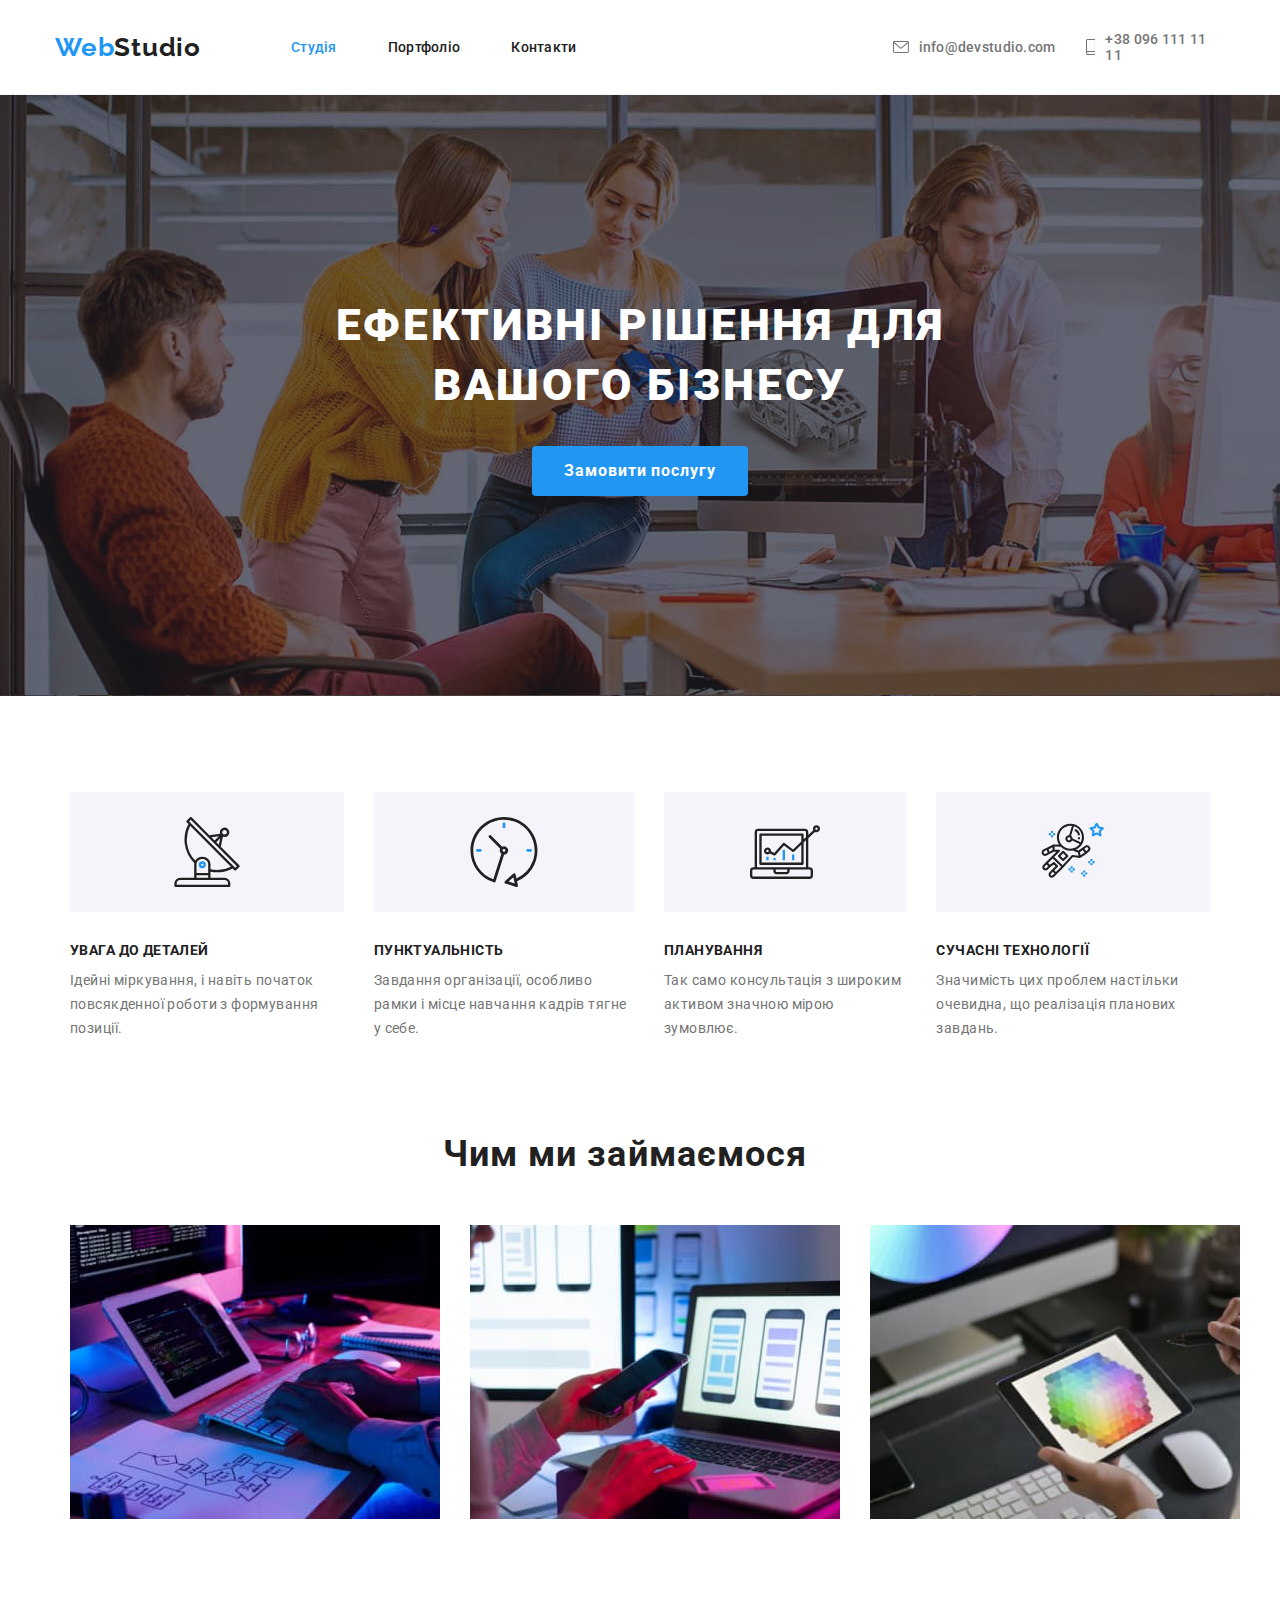
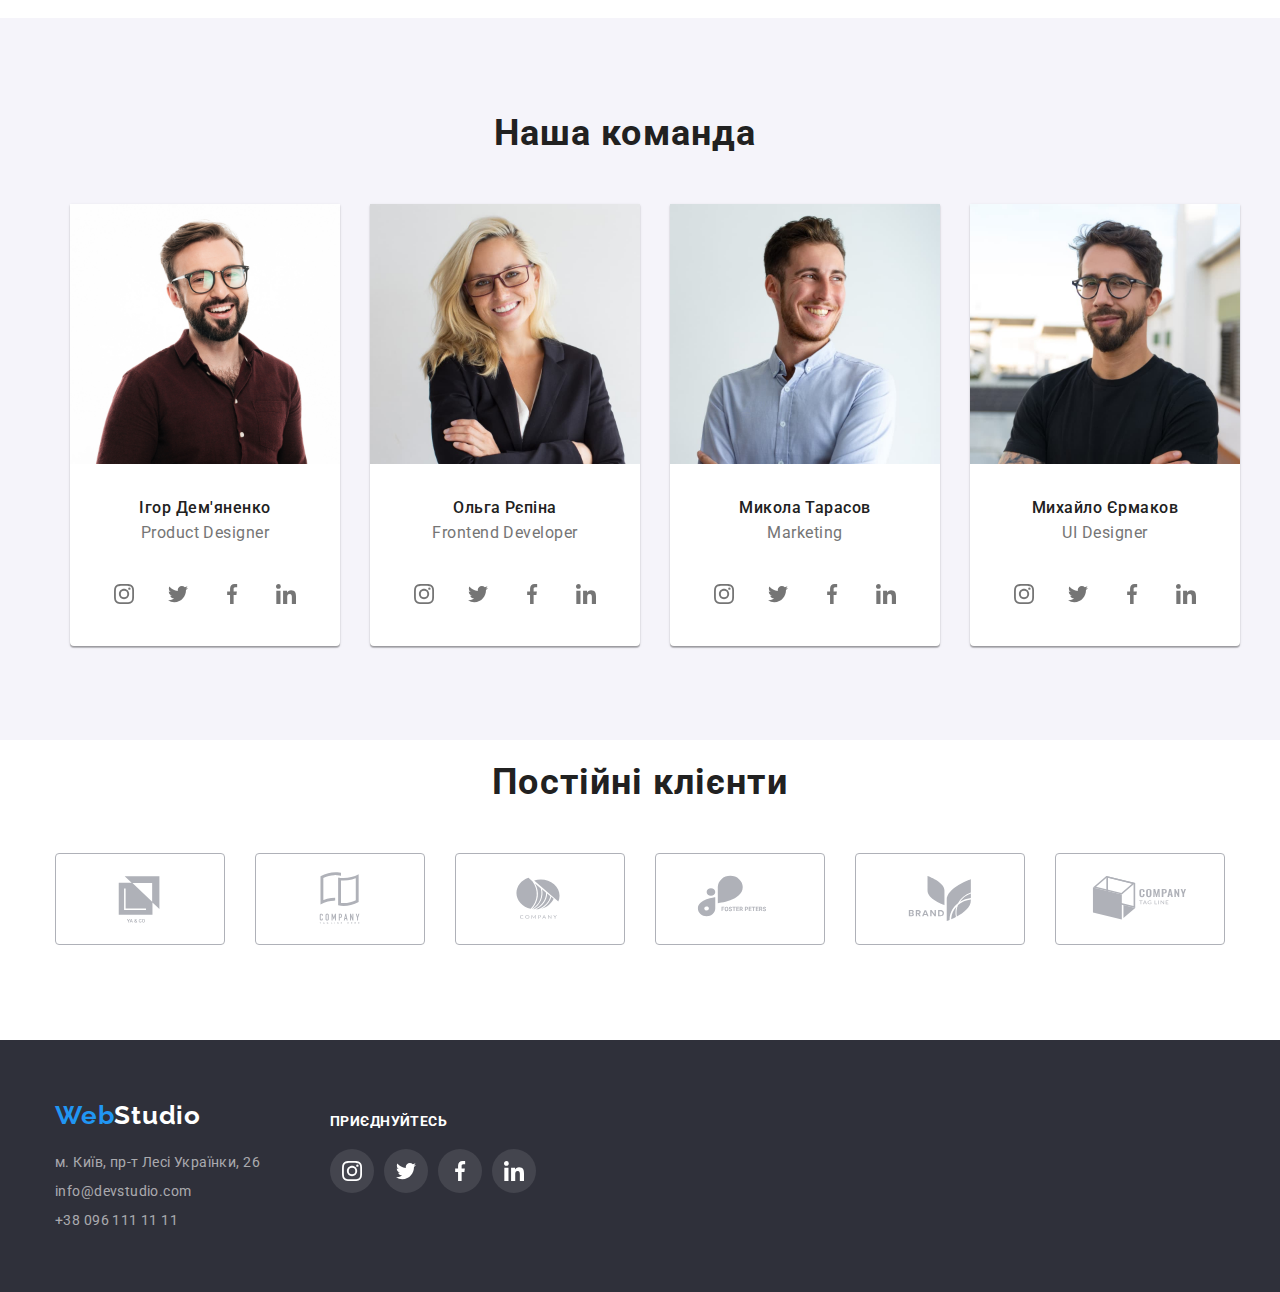
==== index.html @ 14c7fecf "firsttry" ====
<!DOCTYPE html>
<html lang="uk">
  <head>
    <meta charset="UTF-8" />
    <meta http-equiv="X-UA-Compatible" content="IE=edge" />
    <meta name="viewport" content="width=device-width, initial-scale=1.0" />
    <title>Web Studio</title>
    <link rel="preconnect" href="https://fonts.googleapis.com" />
    <link rel="preconnect" href="https://fonts.gstatic.com" crossorigin />
    <link
      href="https://fonts.googleapis.com/css2?family=Raleway:wght@700&family=Roboto:wght@400;500;700;900&display=swap"
      rel="stylesheet"
    />
    <link
      rel="stylesheet"
      href="https://cdnjs.cloudflare.com/ajax/libs/modern-normalize/1.1.0/modern-normalize.css"
    />
    <link rel="stylesheet" href="./css/style.css" />
  </head>
  <body>
    <header class="header-page">
      <div class="conteiner">
        <div class="header-container">
          <a class="link logo" href="./index.html"
            >Web<span class="right-half-head">Studio</span></a
          >
          <div class="header-nav-div">
            <nav class="header-nav">
              <ul class="header-href-ul list">
                <li class="header-href-list">
                  <a
                    class="link header-href-list-a list-active-link"
                    href="./index.html"
                    >Студія</a
                  >
                </li>
                <li class="header-href-list">
                  <a class="link header-href-list-a" href="./portfolio.html"
                    >Портфоліо</a
                  >
                </li>
                <li class="header-href-list">
                  <a class="link header-href-list-a" href="#address"
                    >Контакти</a
                  >
                </li>
              </ul>
            </nav>
          </div>

          <div class="header-adress-div">
            <ul class="header-adress-ul list">
              <li class="header-adress-list">
                <a
                  class="link header-adress-list-a"
                  href="mailto:info@devstudio.com">
                  <svg class=" social-icon-link email-item header-svg-item" width="16" height="12">
                    <use href="./images/icons.svg#icon-envelope-hover" ></use>
                  </svg><span>info@devstudio.com</span></a>
              </li>
              <li class="header-adress-list">
                <a class="link header-adress-list-a" href="tel:+380961111111"
                  ><svg class=" social-icon-link phone-item header-svg-item" width="10" height="16">
                    <use href="./images/icons.svg#icon-smartphone" ></use>
                  </svg><span> +38 096 111 11 11</span></a>
              </li>
            </ul>
          </div>
        </div>
      </div>
    </header>

    <main>
      <section class="title">
        <div class="conteiner">
         
            <h1 class="main-title">Ефективні рішення для вашого бізнесу</h1>
         
            <button class="title-button button" type="button">
              Замовити послугу
            </button>
        </div>
         
      </section>
      <section class="second">
        <div class="conteiner">
          
            <ul class="list second-list">
              <li class="second-list-item">
                <div class="svg-over-title">
                  <svg class="svg-icon-second-list" width="70" height="70">
                    <use href="./images/icons.svg#icon-antenna-1"></use>
                  </svg>
                </div>
                <h3 class="second-list-title">УВАГА ДО ДЕТАЛЕЙ</h3>
                <p class="second-list-undertitle">
                  Ідейні міркування, і навіть початок повсякденної роботи з
                  формування позиції.
                </p>
              </li>
              <li class="second-list-item">
                <div class="svg-over-title">
                  <svg class="svg-icon-second-list"  width="70" height="70">
                    <use href="./images/icons.svg#icon-clock-1"></use>
                  </svg>
                </div>
                <h3 class="h3 second-list-title">ПУНКТУАЛЬНІСТЬ</h3>
                <p class="second-list-undertitle">
                  Завдання організації, особливо рамки і місце навчання кадрів
                  тягне у себе.
                </p>
              </li>
              <li class="second-list-item">
                <div class="svg-over-title">
                  <svg class="svg-icon-second-list"  width="70" height="70">
                    <use href="./images/icons.svg#icon-diagram-1"></use>
                  </svg>
                </div>
                <h3 class="h3 second-list-title">ПЛАНУВАННЯ</h3>
                <p class="second-list-undertitle">
                  Так само консультація з широким активом значною мірою
                  зумовлює.
                </p>
              </li>
              <li class="second-list-item">
                <div class="svg-over-title">
                  <svg class="svg-icon-second-list"  width="70" height="70">
                    <use href="./images/icons.svg#icon-astronaut-1"></use>
                  </svg>
                </div>
                <h3 class="h3 second-list-title">СУЧАСНІ ТЕХНОЛОГІЇ</h3>
                <p class="second-list-undertitle">
                  Значимість цих проблем настільки очевидна, що реалізація
                  планових завдань.
                </p>
              </li>
            </ul>
        
        </div>
      </section>
      <section class="ourwork">
        <div class="conteiner">
            <h2 class="ourwork-title title-h2">Чим ми займаємося</h2>
            <ul class="list third-list">
              <li class="third-list-item">
                <img
                  class="img thir-list-img"
                  src="./images/first.jpg"
                  alt="sorry("
                  width="370"
                />
              </li>
              <li class="third-list-item">
                <img
                  class="img thir-list-img"
                  src="./images/second.jpg"
                  alt="sorry("
                  width="370"
                />
              </li>
              <li class="third-list-item">
                <img
                  class="img thir-list-img"
                  src="./images/third.jpg"
                  alt="sorry("
                  width="370"
                />
              </li>
            </ul>

        </div>
      </section>
      <section class="ourteam">
          <div class="conteiner">
          
              <h2 class="ourteam-title title-h2">Наша команда</h2>
              <ul class="list ourteam-list">
                <li class="ourteam-list-item">
                  <img
                    class="ourteam-list-img"
                    src="./images/firstguy.jpg"
                    alt="some touter"
                    width="270"
                  />
                  <div class="underimg-div">
                    <h3 class="ourteam-list-title">Ігор Дем'яненко</h3>
                    <p class="ourteam-list-undertitle">Product Designer</p>
                  </div>
                  <ul class="list social-icons">
                    <li class="social-item"><a href="" class="link social-link"><svg class="social-icon-link" width="20" height="20">
                      <use href="./images/icons.svg#icon-instagram-2-2" ></use>
                    </svg></a></li>
                    <li class="social-item"><a href="" class="link social-link"><svg class="social-icon-link" width="20" height="20">
                      <use href="./images/icons.svg#icon-twitter-1-2" ></use>
                    </svg></a></li>
                    <li class="social-item"><a href="" class="link social-link"><svg class="social-icon-link" width="20" height="20">
                      <use href="./images/icons.svg#icon-facebook-1-1" ></use>
                    </svg></a></li>
                    <li class="social-item"><a href="" class="link social-link"><svg class="social-icon-link" width="20" height="20">
                      <use href="./images/icons.svg#icon-linkedin-1-1" ></use>
                    </svg></a></li>
                  </ul>
                </li>
                <li class="ourteam-list-item">
                  <img
                    class="ourteam-list-img"
                    src="./images/secondguy.jpg"
                    alt="some touter"
                    width="270"
                  />
                  <div class="underimg-div">
                    <h3 class="ourteam-list-title">Ольга Рєпіна</h3>
                    <p class="ourteam-list-undertitle">Frontend Developer</p>
                  </div>
                  <ul class="list social-icons">
                    <li class="social-item"><a href="" class="link social-link"><svg class="social-icon-link" width="20" height="20">
                      <use href="./images/icons.svg#icon-instagram-2-2" ></use>
                    </svg></a></li>
                    <li class="social-item"><a href="" class="link social-link"><svg class="social-icon-link" width="20" height="20">
                      <use href="./images/icons.svg#icon-twitter-1-2" ></use>
                    </svg></a></li>
                    <li class="social-item"><a href="" class="link social-link"><svg class="social-icon-link" width="20" height="20">
                      <use href="./images/icons.svg#icon-facebook-1-1" ></use>
                    </svg></a></li>
                    <li class="social-item"><a href="" class="link social-link"><svg class="social-icon-link" width="20" height="20">
                      <use href="./images/icons.svg#icon-linkedin-1-1" ></use>
                    </svg></a></li>
                  </ul>
                </li>
                <li class="ourteam-list-item">
                  <img
                    class="ourteam-list-img"
                    src="./images/thirdguy.jpg"
                    alt="some touter"
                    width="270"
                  />
                  <div class="underimg-div">
                    <h3 class="ourteam-list-title">Микола Тарасов</h3>
                    <p class="ourteam-list-undertitle">Marketing</p>
                  </div>
                  <ul class="list social-icons">
                    <li class="social-item"><a href="" class="link social-link"><svg class="social-icon-link" width="20" height="20">
                      <use href="./images/icons.svg#icon-instagram-2-2" ></use>
                    </svg></a></li>
                    <li class="social-item"><a href="" class="link social-link"><svg class="social-icon-link" width="20" height="20">
                      <use href="./images/icons.svg#icon-twitter-1-2" ></use>
                    </svg></a></li>
                    <li class="social-item"><a href="" class="link social-link"><svg class="social-icon-link" width="20" height="20">
                      <use href="./images/icons.svg#icon-facebook-1-1" ></use>
                    </svg></a></li>
                    <li class="social-item"><a href="" class="link social-link"><svg class="social-icon-link" width="20" height="20">
                      <use href="./images/icons.svg#icon-linkedin-1-1" ></use>
                    </svg></a></li>
                  </ul>
                </li>
                <li class="ourteam-list-item">
                  <img
                    class="ourteam-list-img"
                    src="./images/fifthguy.jpg"
                    alt="some touter"
                    width="270"
                  />
                  <div class="underimg-div">
                    <h3 class="ourteam-list-title">Михайло Єрмаков</h3>
                    <p class="ourteam-list-undertitle">UI Designer</p>
                  </div>
                  <ul class="list social-icons">
                    <li class="social-item"><a href="" class="link social-link"><svg class="social-icon-link" width="20" height="20">
                      <use href="./images/icons.svg#icon-instagram-2-2" ></use>
                    </svg></a></li>
                    <li class="social-item"><a href="" class="link social-link"><svg class="social-icon-link" width="20" height="20">
                      <use href="./images/icons.svg#icon-twitter-1-2" ></use>
                    </svg></a></li>
                    <li class="social-item"><a href="" class="link social-link"><svg class="social-icon-link" width="20" height="20">
                      <use href="./images/icons.svg#icon-facebook-1-1" ></use>
                    </svg></a></li>
                    <li class="social-item"><a href="" class="link social-link"><svg class="social-icon-link" width="20" height="20">
                      <use href="./images/icons.svg#icon-linkedin-1-1" ></use>
                    </svg></a></li>
                  </ul>
                </li>
              </ul>
            
          </div>
      </section>

      <section class="the-last-in-main">
        <div class="conteiner">
          <h2 class="title-h2 customers-title">Постійні клієнти</h2>
          <ul class="list customer-list">
            <li class="customers-item">
              <svg class="customers-icon" width ="106"
              height="60">
                <use href="./images/icons.svg#icon-Logo-5"></use>
              </svg>
              
            </li>
            <li class="customers-item">
              <svg class="customers-icon" width ="106"
              height="60">
                <use href="./images/icons.svg#icon-Logo-6"></use>
              </svg>
             
            </li>
            <li class="customers-item">
              <svg class="customers-icon"width ="106"
              height="60">
                <use href="./images/icons.svg#icon-Logo-7"></use>
              </svg>
             
            </li>
            <li class="customers-item"><div class="customers-square">
              <svg class="customers-icon"width ="106"
              height="60">
                <use href="./images/icons.svg#icon-Logo-8"></use>
              </svg>
              </div>
            </li>
            <li class="customers-item">
              <svg class="customers-icon"width ="106"
              height="60">
                <use href="./images/icons.svg#icon-Logo-9"></use>
              </svg>
              
            </li>
            <li class="customers-item">
              <svg class="customers-icon"width ="106"
              height="60">
                <use href="./images/icons.svg#icon-Logo-10"></use>
              </svg>
             
            </li>
          </ul>

        </div>
      </section>
    </main>
    <footer class="footer">
      <div class="conteiner footers-conteiner">
        <div class="left-part-footer">
          <a class="link logo footer-logo" href="/"
            >Web<span class="right-half-foot">Studio</span></a
          >
          <address class="address footer-address" id="address">
            <ul class="list address-list">
              <li class="address-list-item">
                <a
                  class="link address-list-item-address"
                  href="https://www.google.com/maps/d/u/0/viewer?mid=10uSM3H-mIU3GznYo2szRIEphczw&hl=en_US&ll=50.428467506908014%2C30.536346862777627&z=15"
                  target="_blank"
                  rel="nofollow noreferrer noopener"
                  >м. Київ, пр-т Лесі Українки, 26</a
                >
              </li>
              <li class="address-list-item">
                <a
                  class="link address-list-item-email"
                  href="mailto:info@devstudio.com"
                  >info@devstudio.com</a
                >
              </li>
              <li class="address-list-item">
                <a class="link address-list-item-phone" href="tel:+380961111111"
                  >+38 096 111 11 11</a
                >
              </li>
            </ul>
          </address>
      </div>
          <div class="join">
            <span class="join-span">приєднуйтесь</span>
            <ul class="list social-icons">
              <li class="social-item-footer"><a href="" class="link social-link-footer"><svg class="social-icon-link-footer" width="20" height="20">
                <use href="./images/icons.svg#icon-instagram-2-2" ></use>
              </svg></a></li>
              <li class="social-item-footer"><a href="" class="link social-link-footer"><svg class="social-icon-link-footer" width="20" height="20">
                <use href="./images/icons.svg#icon-twitter-1-2" ></use>
              </svg></a></li>
              <li class="social-item-footer"><a href="" class="link social-link-footer"><svg class="social-icon-link-footer" width="20" height="20">
                <use href="./images/icons.svg#icon-facebook-1-1" ></use>
              </svg></a></li>
              <li class="social-item-footer"><a href="" class="link social-link-footer"><svg class="social-icon-link-footer" width="20" height="20">
                <use href="./images/icons.svg#icon-linkedin-1-1" ></use>
              </svg></a></li>
            </ul>
          </div>
      </div>
    </footer>
  </body>
</html>
---- css/style.css ----
:root {
    --font-size: 14px;
    --title-color: #212121;
    --background-color: #2f303a;
    --main-font-color: #2196f3;
    --white-color: #ffffff;
    --font-color-address: rgba(255, 255, 255, 0.6);
    --undertitle-font-color: #757575;
  }
  h1,
  h2,
  h3,
  p,
  ul,
  li {
    margin: 0;
    padding: 0;
  }
  body {
    font-family: "Roboto", sans-serif;
    color: var(--title-color);
  }
  .conteiner {
    width: 1200px;
    padding: 0 15px;
    margin: 0 auto;
  }
  .link {
    text-decoration: none;
    color: var(--title-color);
  }
  .button {
    font-family: inherit;
    cursor: pointer;
    border: 0px;
  }
  .list {
    list-style: none;
  }
  /*header-------------------------------*/
  .header-page {
    border-bottom: 1px solid #f5f4fa;
  }
  
  .logo {
    font-family: "Raleway", sans-serif;
    font-weight: 700;
    font-size: 26px;
    line-height: calc(31 / 26);
    letter-spacing: 0.03em;
    color: var(--main-font-color);
  }
  .right-half-head {
    color: var(--title-color);
  }
  .right-half-foot {
    color: var(--white-color);
  }
  .header-href-list-a {
    font-weight: 500;
    font-size: var(--font-size);
    line-height: calc(16 / 14);
    letter-spacing: 0.02em;
  }
  .list-active-link {
    color: var(--main-font-color);
  }
  
  
  
  .header-container {
    display: flex;
    align-items: center;
  }
  .header-href-ul {
    display: flex;
    margin-left: 90px;
  }
  .header-adress-ul {
    display: flex;
  }
  .header-adress-list{
    display: flex;
  }
  .header-adress-div {
  margin-left: 316px
  }
  .header-adress-list-a{
    display: flex;
    align-items: center;
  }
  .header-svg-item{
    margin-right:10px;
    fill:var(--undertitle-font-color);
  }
  .header-href-list-a {
    display:inline-block;
    padding-top: 31px;
    padding-bottom: 31px;
  }
  .header-href-list:not(:first-child) {
    margin-left: 51px;
  }
  .header-adress-list:not(:first-child) {
    margin-left: 30px;
  }
  
  .header-adress-list-a {
    font-weight: 500;
    font-size: var(--font-size);
    line-height: calc(16 / 14);
    letter-spacing: 0.02em;
    color: var(--undertitle-font-color);
    display:flex;
    padding-top: 31px;
    padding-bottom: 31px;
    align-items: center;
  
  }
  
  .header-adress-list-a:hover,
  .header-adress-list-a:focus {
    color: var(--main-font-color);
  }
  .header-href-list-a:hover,
  .header-href-list-a:focus {
    color: var(--main-font-color);
  }
  .header-adress-list-a:hover .header-svg-item{
    fill: var(--main-font-color);
  }
  .header-adress-list-a:focus .header-svg-item{
    fill: var(--main-font-color);
  }
  
  /* end header------------------------------*/
  /*main----------------------------------*/
  
  
  .title {
    background-image:linear-gradient(rgba(47, 48, 58, 0.4),rgba(47, 48, 58, 0.4)), url(/images/background.jpg);
    padding-top: 200px;
    padding-bottom: 200px;
    display: flex;
    justify-content: center;
    text-align: center;
  
  }
  .hiden-title {
    position: absolute;
    top: -9999px;
    left: -9999px;
  }
  
  .main-title {
    font-weight: 900;
    font-size: 44px;
    line-height: calc(60 / 44);
    text-align: center;
    letter-spacing: 0.06em;
    text-transform: uppercase;
    color: var(--white-color);
    width: 696px;
    margin: 0 auto;
  }
  
  .title-button {
    font-weight: 700;
    font-size: 16px;
    line-height: calc(30 / 16);
    align-items: center;
    letter-spacing: 0.06em;
    color: var(--white-color);
    border-radius: 4px;
    background-color: var(--main-font-color);
    width: 216px;
    height: 50.25px;
    text-align: center;
    display: inline-flex;
    align-items: center;
    justify-content: center;
    margin-top: 31px;
  }
  
  .second{
    padding-top:96px;
    padding-bottom: 93px;
    margin-left: -30px;
  
  }
  /*.conteinre-second-list {
    padding-top: 88px;
    padding-bottom: 94px;
    margin-left: -30px;
  }*/
  .second-list {
    display: flex;
  }
  .svg-over-title{
    background-color:#F5F4FA;;
    height: 120px;
    margin-bottom: 30px;
    display: flex;
    justify-content: center;
    align-items: center;
  }
  
  .second-list-item {
    width: (100% - 30px) / 4;
    margin-left: 30px;
  }
  
  .second-list-title {
    font-size: var(--font-size);
    line-height: calc(16 / 14);
    letter-spacing: 0.03em;
    text-transform: uppercase;
    color: var(--title-color);
    padding-bottom: 10px;
  }
  .second-list-undertitle {
    font-size: var(--font-size);
    line-height: calc(24 / 14);
    letter-spacing: 0.03em;
    color: var(--undertitle-font-color);
  }
  .title-h2 {
    font-size: 36px;
    line-height: calc(42 / 36);
    text-align: center;
    letter-spacing: 0.03em;
  
  }
  .third-list {
    display: flex;
    margin-top: 50px;
  }
  .ourwork{
    margin-left: -30px;
    padding-bottom: 94px;
  }
  
  .third-list-item {
    margin-left: 30px;
  }
  
  
  
  .ourteam {
    background: #f5f4fa;
    padding-top: 94px;
    margin-left: -30px;
    padding-bottom: 94px;
  }
  .ourteam-title{
    margin-bottom: 50px;
  }
  .ourteam-list {
    display: flex;
  }
  .ourteam-list-item {
    margin-left: 30px;
    box-shadow: 0px 1px 3px rgba(0, 0, 0, 0.12), 0px 1px 1px rgba(0, 0, 0, 0.14),
      0px 2px 1px rgba(0, 0, 0, 0.2);
    border-radius: 0px 0px 4px 4px;
    background-color: var(--white-color);
  }
  .underimg-div {
    padding: 30px;
  }
  
  .ourteam-list-title {
    font-weight: 500;
    font-size: 16px;
    line-height: calc(19 / 16);
    text-align: center;
    letter-spacing: 0.03em;
    margin-bottom: 6px;
  }
  .ourteam-list-undertitle {
    font-size: 16px;
    line-height: calc(19 / 16);
    text-align: center;
    letter-spacing: 0.03em;
    color: var(--undertitle-font-color);
  }
  .social-icons{
    display: flex;
     justify-content: center;
  }
  .social-item{
    width: 44px;
    height: 44px;
    margin-right: 10px;
    margin-bottom: 30px;
    /*background-color: var(--main-font-color);*/
    display: inline-block;
  }
  .social-item:last-child{
    margin-right:0;
  }
  
  
  .social-link{
    display: flex;
    justify-content: center;
    align-items: center;
    width: 100%;
    height: 100%;
    background-color:var(--white-color);
    border-radius: 50%;
  }
  .social-icon-link{
    fill:var(--undertitle-font-color);
  }
  .social-link:hover{
    background-color: var(--main-font-color);
  }
  .social-link:hover .social-icon-link{
    fill: var(--white-color);
  }
  /*---customer section--------------------------------------*/
  .customers-title{
    padding-top: 21px;
  }
  .customer-list{
    display: flex;
    margin-top: 50px;
    padding-bottom: 95px;
  }
  .customers-item{
    margin-right: 30px;
    display: flex;
    align-items: center;
    justify-content: center;
    width: 170px;
    height: 92px;
    border: 1px solid #AFB1B8;
    border-radius: 4px;
  }
  
  .customers-item:last-child{
   margin-right: 0px;
  }
  .customers-icon{
    fill:#AFB1B8;
  }
  .customers-item:hover{
    border-color:var(--main-font-color);
  }
  .customers-item:hover .customers-icon{
    fill:var(--main-font-color);
  }
  
  
  /*footer--------------------------*/
  .footer {
    background-color: var(--background-color);
    padding-top: 60px;
    padding-bottom: 60px;
   
  }
  .footers-conteiner{
    display: flex;
  }
  .footer-logo{
    margin-bottom: 19px;
    display: inline-block;
  }
  
  .address-list-item:not(:first-child) {
    padding-top: 5px;
  }
  
  
  .address-list-item-address {
    font-weight: 400;
    font-size: var(--font-size);
    font-style: normal;
    line-height: calc(24 / 14);
    letter-spacing: 0.03em;
    color: var(--font-color-address);
  }
  .address-list-item-email {
    font-weight: 400;
    font-size: var(--font-size);
    font-style: normal;
    line-height: calc(24 / 14);
    letter-spacing: 0.03em;
    color: var(--font-color-address);
  }
  .address-list-item-phone {
    font-weight: 400;
    font-size: var(--font-size);
    font-style: normal;
    line-height: calc(24 / 14);
    letter-spacing: 0.03em;
    color: var(--font-color-address);
  }
  .address-list-item-address:hover,
  .address-list-item-address:focus {
    color: var(--white-color);
  }
  .address-list-item-email:hover,
  .address-list-item-email:focus {
    color: var(--white-color);
  }
  .address-list-item-phone:hover,
  .address-list-item-phone:focus {
    color: var(--white-color);
  }
  .left-part-footer{
    display: inline-block;
  }
  .join{
    display:flex;
    display:inline-block;
    margin-left: 70px;
    margin-top: 12px;
  }
  
  .join-span{
    display: inline-flex;
  font-family: 'Roboto';
  font-weight: 700;
  font-size: var(--font-size);
  line-height: calc(16 / 14);;
  letter-spacing: 0.03em;
  text-transform: uppercase;
  color:var(--white-color);
  margin-bottom: 20px;
  }
  .social-link-footer{
    display: flex;
    justify-content: center;
    align-items: center;
    width: 100%;
    height: 100%;
    border-radius: 50%;
    background: rgba(255, 255, 255, 0.1);
  }
  .social-item-footer{
    width: 44px;
    height: 44px;
    display: inline-block;
    margin-right: 10px;
  }
  .social-item-footer:last-child{
    margin-right: 0px;
  }
  .social-icon-link-footer{
    fill:var(--white-color);
  }
  .social-link-footer:hover, .social-link-footer:focus {
    background-color: var(--main-font-color);
  }
  /*the end of footer*/
  
  /*second page-----------------*/
  .buttons-list-item-button {
    font-weight: 500;
    font-size: 16px;
    line-height: calc(26 / 16);
    letter-spacing: 0.03em;
    display: inline-block;
    padding: 6px 22px;
    border: 0px;
    text-align: center;
    border-radius: 4px;
  }
  .buttons-list-item-button:hover,
  .buttons-list-item-button:focus {
    color: var(--white-color);
    background-color: var(--main-font-color);
    box-shadow: 0px 3px 1px rgba(0, 0, 0, 0.1), 0px 1px 2px rgba(0, 0, 0, 0.08),
    0px 2px 2px rgba(0, 0, 0, 0.12);
  }
  .main-section{
    padding-top: 94px;
    padding-bottom: 155px;
  }
  .buttons-list {
    display: flex;
    justify-content: center;
    margin-bottom: 50px;
  }
  .buttons-list-item:not(:first-child) {
    margin-left: 8px;
  }
  .projects-list {
    display: flex;
    flex-wrap: wrap;
    gap: 30px 30px;
  }
  .projects-list-link{
    display: inline-block;
  }
  .projects-list-link:hover{ 
    box-shadow: 0px 1px 1px rgba(0, 0, 0, 0.12), 0px 4px 4px rgba(0, 0, 0, 0.06), 1px 4px 6px rgba(0, 0, 0, 0.16);
  }
  
  
  .projects-list-item-h3 {
    font-size: 18px;
    line-height: calc(36 / 18);
    letter-spacing: 0.06em;
  }
  .projects-list-item-img{
    display: block;
  }
  .underimg {
    padding-left: 24px;
    padding-top: 20px;
    padding-bottom: 20px;
    border-bottom: 1px solid #f5f4fa;
    border-left: 1px solid #f5f4fa;
    border-right: 1px solid #f5f4fa;
  }
  
  .projects-list-item-undertitle {
    font-size: 16px;
    line-height: calc(30 / 16);
    letter-spacing: 0.03em;
    color: var(--undertitle-font-color);
  }
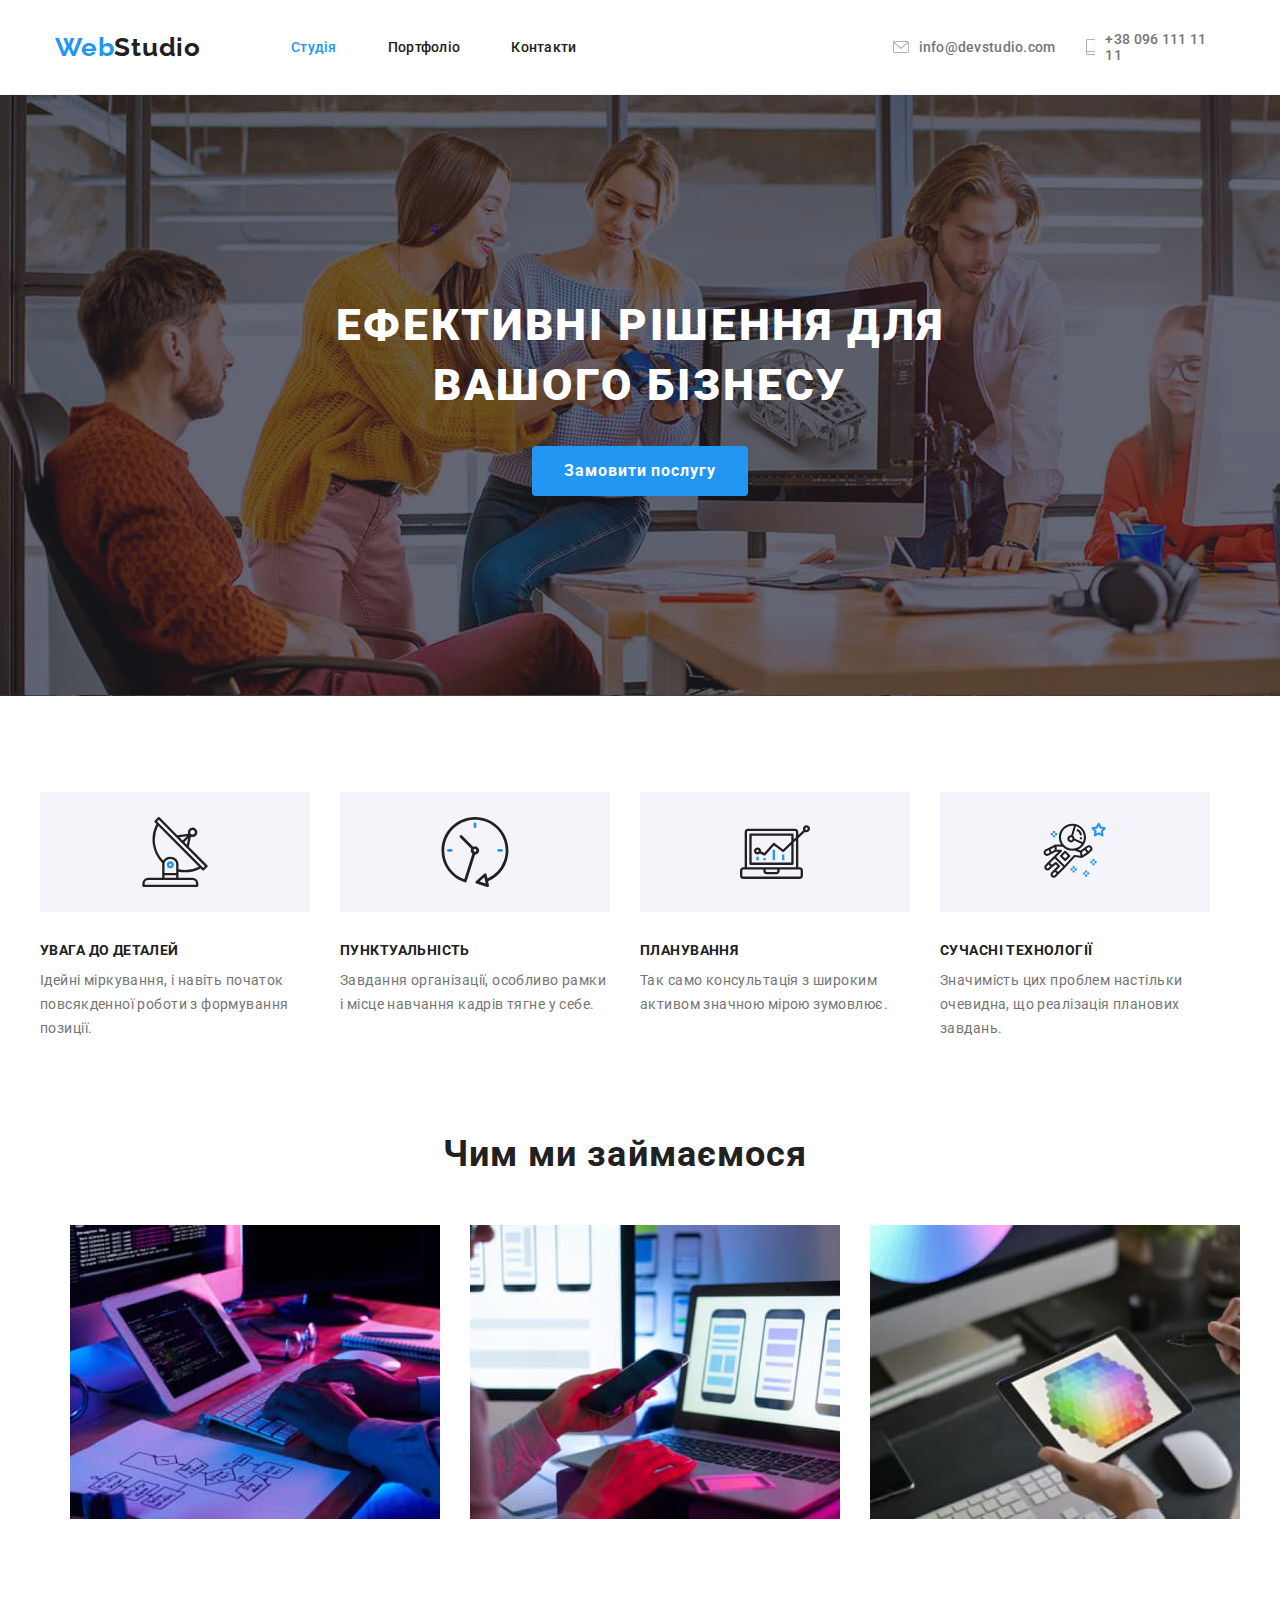
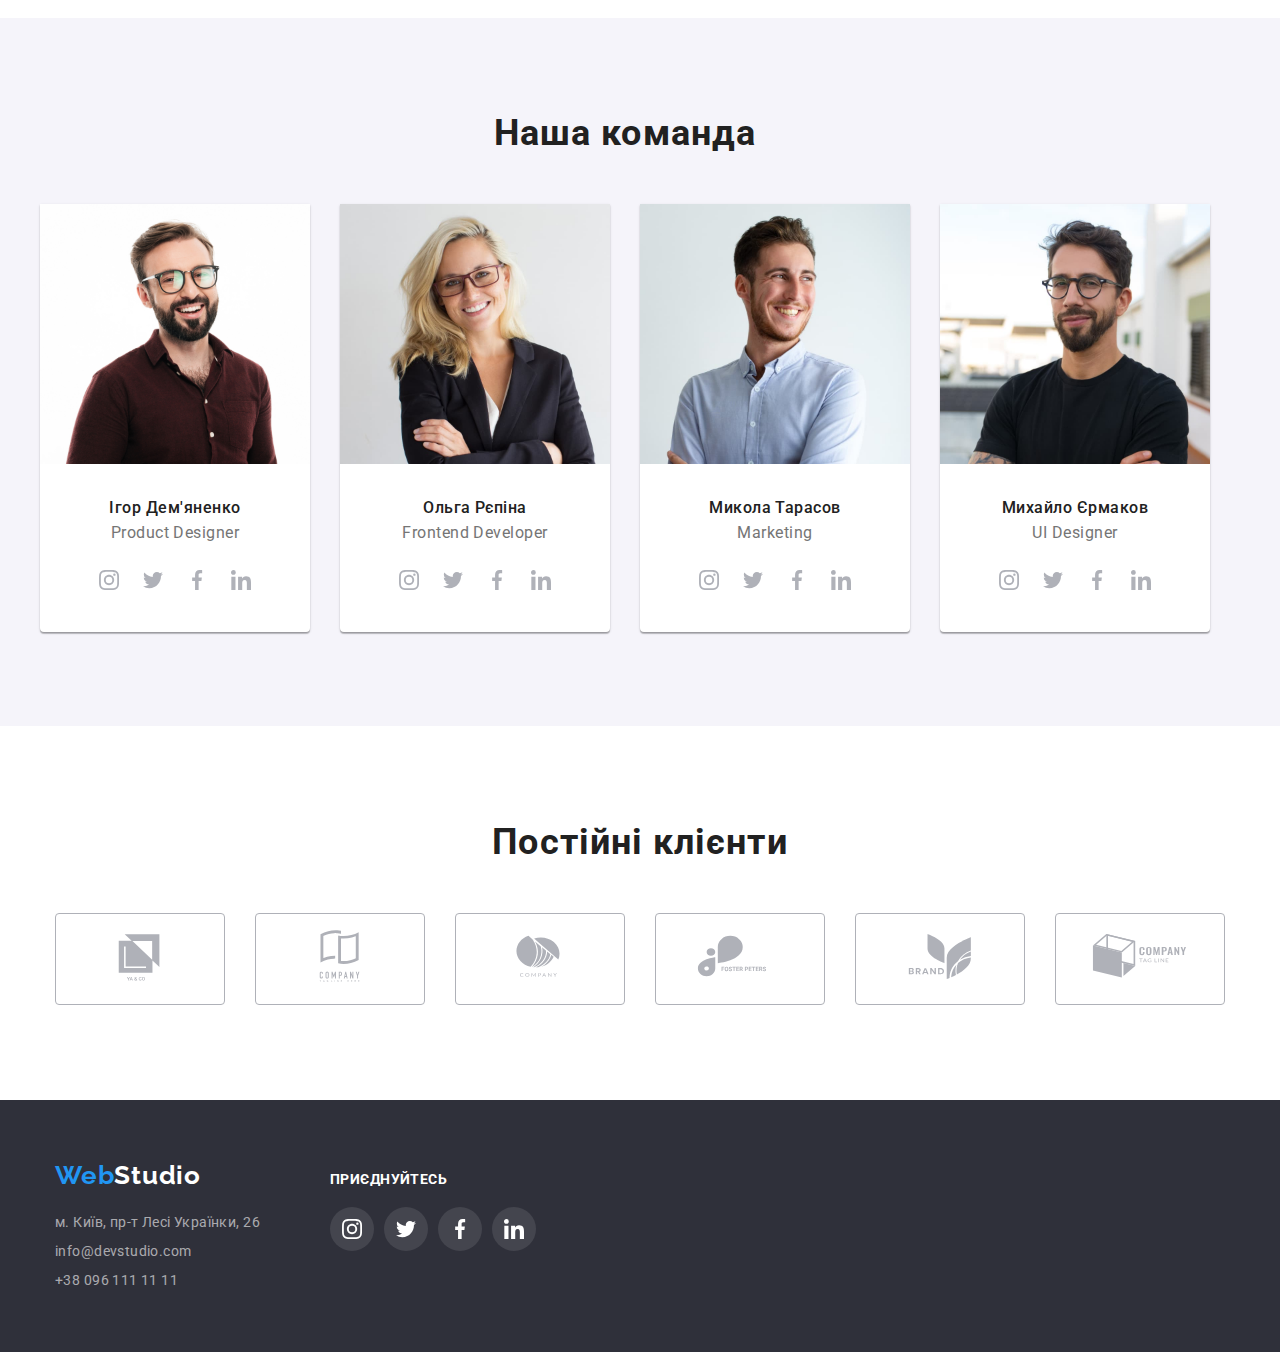
==== commit 3c9405de: "should be good" ====
--- a/index.html
+++ b/index.html
@@ -185,7 +185,7 @@
                   <div class="underimg-div">
                     <h3 class="ourteam-list-title">Ігор Дем'яненко</h3>
                     <p class="ourteam-list-undertitle">Product Designer</p>
-                  </div>
+                  
                   <ul class="list social-icons">
                     <li class="social-item"><a href="" class="link social-link"><svg class="social-icon-link" width="20" height="20">
                       <use href="./images/icons.svg#icon-instagram-2-2" ></use>
@@ -200,6 +200,7 @@
                       <use href="./images/icons.svg#icon-linkedin-1-1" ></use>
                     </svg></a></li>
                   </ul>
+                </div>
                 </li>
                 <li class="ourteam-list-item">
                   <img
@@ -211,7 +212,7 @@
                   <div class="underimg-div">
                     <h3 class="ourteam-list-title">Ольга Рєпіна</h3>
                     <p class="ourteam-list-undertitle">Frontend Developer</p>
-                  </div>
+                
                   <ul class="list social-icons">
                     <li class="social-item"><a href="" class="link social-link"><svg class="social-icon-link" width="20" height="20">
                       <use href="./images/icons.svg#icon-instagram-2-2" ></use>
@@ -226,6 +227,7 @@
                       <use href="./images/icons.svg#icon-linkedin-1-1" ></use>
                     </svg></a></li>
                   </ul>
+                </div>
                 </li>
                 <li class="ourteam-list-item">
                   <img
@@ -237,7 +239,6 @@
                   <div class="underimg-div">
                     <h3 class="ourteam-list-title">Микола Тарасов</h3>
                     <p class="ourteam-list-undertitle">Marketing</p>
-                  </div>
                   <ul class="list social-icons">
                     <li class="social-item"><a href="" class="link social-link"><svg class="social-icon-link" width="20" height="20">
                       <use href="./images/icons.svg#icon-instagram-2-2" ></use>
@@ -252,6 +253,7 @@
                       <use href="./images/icons.svg#icon-linkedin-1-1" ></use>
                     </svg></a></li>
                   </ul>
+                </div>
                 </li>
                 <li class="ourteam-list-item">
                   <img
@@ -263,7 +265,7 @@
                   <div class="underimg-div">
                     <h3 class="ourteam-list-title">Михайло Єрмаков</h3>
                     <p class="ourteam-list-undertitle">UI Designer</p>
-                  </div>
+                  
                   <ul class="list social-icons">
                     <li class="social-item"><a href="" class="link social-link"><svg class="social-icon-link" width="20" height="20">
                       <use href="./images/icons.svg#icon-instagram-2-2" ></use>
@@ -278,6 +280,7 @@
                       <use href="./images/icons.svg#icon-linkedin-1-1" ></use>
                     </svg></a></li>
                   </ul>
+                </div>
                 </li>
               </ul>
             
@@ -288,46 +291,53 @@
         <div class="conteiner">
           <h2 class="title-h2 customers-title">Постійні клієнти</h2>
           <ul class="list customer-list">
+            <li class="customers-item"><a href="">
+              <svg class="customers-icon" width ="106"
+              height="60">
+                <use href="./images/icons.svg#icon-Logo-5"></use>
+              </svg>
+              </a>
+            </li>
             <li class="customers-item">
+              <a href="">
               <svg class="customers-icon" width ="106"
               height="60">
-                <use href="./images/icons.svg#icon-Logo-5"></use>
-              </svg>
+                <use href="./images/icons.svg#icon-Logo-6"></use>
+              </svg>
+              </a>
+            </li>
+            <li class="customers-item">
+              <a href="">
+              <svg class="customers-icon"width ="106"
+              height="60">
+                <use href="./images/icons.svg#icon-Logo-7"></use>
+              </svg>
+              </a>
+            </li>
+            <li class="customers-item">
+              <a href="">
+              <svg class="customers-icon"width ="106"
+              height="60">
+                <use href="./images/icons.svg#icon-Logo-8"></use>
+              </svg>
+              </a>
+            </li>
+            <li class="customers-item">
+              <a href="">
+              <svg class="customers-icon"width ="106"
+              height="60">
+                <use href="./images/icons.svg#icon-Logo-9"></use>
+              </svg>
+              </a>
               
             </li>
             <li class="customers-item">
-              <svg class="customers-icon" width ="106"
-              height="60">
-                <use href="./images/icons.svg#icon-Logo-6"></use>
-              </svg>
-             
-            </li>
-            <li class="customers-item">
+              <a href="">
               <svg class="customers-icon"width ="106"
               height="60">
-                <use href="./images/icons.svg#icon-Logo-7"></use>
-              </svg>
-             
-            </li>
-            <li class="customers-item"><div class="customers-square">
-              <svg class="customers-icon"width ="106"
-              height="60">
-                <use href="./images/icons.svg#icon-Logo-8"></use>
-              </svg>
-              </div>
-            </li>
-            <li class="customers-item">
-              <svg class="customers-icon"width ="106"
-              height="60">
-                <use href="./images/icons.svg#icon-Logo-9"></use>
-              </svg>
-              
-            </li>
-            <li class="customers-item">
-              <svg class="customers-icon"width ="106"
-              height="60">
                 <use href="./images/icons.svg#icon-Logo-10"></use>
               </svg>
+              </a>
              
             </li>
           </ul>
--- a/css/style.css
+++ b/css/style.css
@@ -139,7 +139,7 @@
   
   
   .title {
-    background-image:linear-gradient(rgba(47, 48, 58, 0.4),rgba(47, 48, 58, 0.4)), url(/images/background.jpg);
+    background-image:linear-gradient(rgba(47, 48, 58, 0.4),rgba(47, 48, 58, 0.4)), url(../images/background.jpg);
     padding-top: 200px;
     padding-bottom: 200px;
     display: flex;
@@ -207,8 +207,12 @@
   }
   
   .second-list-item {
-    width: (100% - 30px) / 4;
+    width:calc((100% - 90px) / 4);
     margin-left: 30px;
+
+  }
+  .second-list-item:first-child{
+    margin-left: 0;
   }
   
   .second-list-title {
@@ -266,6 +270,9 @@
     border-radius: 0px 0px 4px 4px;
     background-color: var(--white-color);
   }
+  .ourteam-list-item:first-child{
+    margin-left:0px;
+  }
   .underimg-div {
     padding: 30px;
   }
@@ -284,6 +291,7 @@
     text-align: center;
     letter-spacing: 0.03em;
     color: var(--undertitle-font-color);
+    margin-bottom: 16px;
   }
   .social-icons{
     display: flex;
@@ -292,8 +300,6 @@
   .social-item{
     width: 44px;
     height: 44px;
-    margin-right: 10px;
-    margin-bottom: 30px;
     /*background-color: var(--main-font-color);*/
     display: inline-block;
   }
@@ -312,7 +318,8 @@
     border-radius: 50%;
   }
   .social-icon-link{
-    fill:var(--undertitle-font-color);
+    fill:#AFB1B8;
+
   }
   .social-link:hover{
     background-color: var(--main-font-color);
@@ -322,7 +329,7 @@
   }
   /*---customer section--------------------------------------*/
   .customers-title{
-    padding-top: 21px;
+    padding-top: 95px;
   }
   .customer-list{
     display: flex;
@@ -363,6 +370,7 @@
   }
   .footers-conteiner{
     display: flex;
+    align-items:baseline;
   }
   .footer-logo{
     margin-bottom: 19px;
@@ -417,7 +425,6 @@
     display:flex;
     display:inline-block;
     margin-left: 70px;
-    margin-top: 12px;
   }
   
   .join-span{
